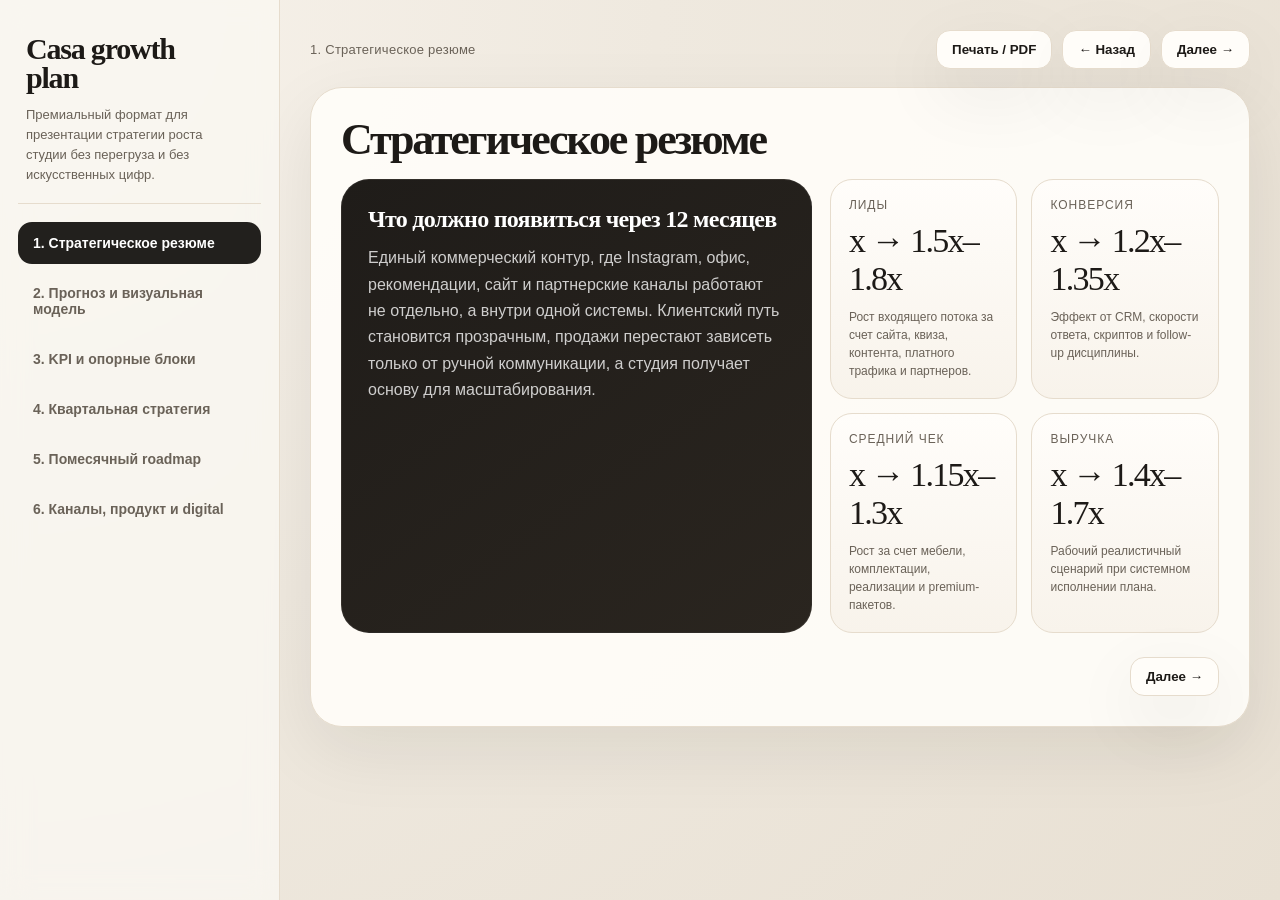
==== premium.html @ 6794ca30 "Add files via upload" ====
<!DOCTYPE html>
<html lang="ru">
<head>
  <meta charset="UTF-8" />
  <meta name="viewport" content="width=device-width, initial-scale=1.0" />
  <title>Casa Style Growth Plan</title>
  <style>
    :root{
      --bg:#ece6dc;
      --paper:#faf7f1;
      --panel:#fffdf9;
      --line:#e6dccd;
      --text:#1d1a17;
      --muted:#6a6258;
      --accent:#b3916c;
      --accent-soft:#eee3d4;
      --dark:#22201d;
      --shadow:0 24px 70px rgba(28,22,16,.08);
      --radius:26px;
    }
    *{box-sizing:border-box}
    html,body{margin:0;padding:0}
    body{
      font-family: "Aptos","Segoe UI",Arial,sans-serif;
      background:
        radial-gradient(circle at top left,#f8f3ec 0%,#efe9df 42%,#e8e0d3 100%);
      color:var(--text);
    }
    h1,h2,h3,h4{
      font-family: Georgia, "Times New Roman", serif;
      font-weight:700;
    }
    .app{
      display:grid;
      grid-template-columns:280px 1fr;
      min-height:100vh;
    }
    .sidebar{
      position:sticky;
      top:0;
      height:100vh;
      overflow:auto;
      padding:26px 18px;
      background:rgba(250,247,241,.84);
      backdrop-filter:blur(14px);
      border-right:1px solid var(--line);
    }
    .brand{
      padding:8px 8px 18px;
      border-bottom:1px solid var(--line);
      margin-bottom:18px;
    }
    .brand h1{
      margin:0;
      font-size:30px;
      line-height:.98;
      letter-spacing:-.04em;
    }
    .brand p{
      margin:12px 0 0;
      font-size:13px;
      line-height:1.55;
      color:var(--muted);
      max-width:210px;
    }
    .nav{display:flex;flex-direction:column;gap:8px}
    .nav button{
      appearance:none;
      border:1px solid transparent;
      background:transparent;
      color:var(--muted);
      text-align:left;
      padding:12px 14px;
      border-radius:14px;
      cursor:pointer;
      font-size:14px;
      font-weight:600;
      transition:.2s ease;
    }
    .nav button:hover{
      border-color:var(--line);
      background:#f7f1e8;
      color:var(--text);
    }
    .nav button.active{
      background:var(--dark);
      color:#fff;
    }
    .main{
      padding:30px;
    }
    .toolbar{
      display:flex;
      justify-content:space-between;
      align-items:center;
      gap:16px;
      flex-wrap:wrap;
      margin-bottom:18px;
    }
    .crumb{
      color:var(--muted);
      font-size:13px;
      letter-spacing:.02em;
    }
    .actions{
      display:flex;
      gap:10px;
      flex-wrap:wrap;
    }
    .btn{
      appearance:none;
      border:1px solid var(--line);
      background:var(--panel);
      color:var(--text);
      padding:11px 15px;
      border-radius:14px;
      cursor:pointer;
      font-weight:600;
      box-shadow:var(--shadow);
    }
    .page{
      display:none;
      background:rgba(255,253,249,.92);
      border:1px solid var(--line);
      border-radius:32px;
      padding:30px;
      box-shadow:var(--shadow);
    }
    .page.active{display:block}
    h2{
      margin:0 0 10px;
      font-size:44px;
      line-height:.98;
      letter-spacing:-.05em;
    }
    h3{
      margin:26px 0 12px;
      font-size:24px;
      letter-spacing:-.03em;
    }
    h4{
      margin:0 0 8px;
      font-size:18px;
      letter-spacing:-.02em;
    }
    p{
      margin:0 0 12px;
      line-height:1.65;
    }
    .lead{
      color:var(--muted);
      max-width:920px;
      font-size:15px;
    }
    .hero{
      display:grid;
      grid-template-columns:1.15fr .95fr;
      gap:18px;
      margin-top:18px;
    }
    .hero-main{
      background:linear-gradient(145deg,#1f1c19,#2a251f);
      color:#fff;
      border-radius:28px;
      padding:26px;
      border:1px solid rgba(255,255,255,.06);
    }
    .hero-main p{color:rgba(255,255,255,.78)}
    .hero-side{
      display:grid;
      grid-template-columns:repeat(2,1fr);
      gap:14px;
    }
    .stat{
      background:linear-gradient(180deg,#fffdfa 0%,#f8f3eb 100%);
      border:1px solid var(--line);
      border-radius:22px;
      padding:18px;
    }
    .stat .label{
      color:var(--muted);
      font-size:12px;
      text-transform:uppercase;
      letter-spacing:.08em;
    }
    .stat .value{
      margin-top:10px;
      font-size:34px;
      font-family:Georgia, "Times New Roman", serif;
      letter-spacing:-.05em;
    }
    .stat .note{
      margin-top:10px;
      font-size:12px;
      color:var(--muted);
      line-height:1.5;
    }
    .grid-2,.grid-3,.grid-4{
      display:grid;
      gap:16px;
    }
    .grid-2{grid-template-columns:repeat(2,1fr)}
    .grid-3{grid-template-columns:repeat(3,1fr)}
    .grid-4{grid-template-columns:repeat(4,1fr)}
    .card{
      background:linear-gradient(180deg,#fffdf9,#faf6ef);
      border:1px solid var(--line);
      border-radius:24px;
      padding:20px;
    }
    .mini{
      font-size:13px;
      color:var(--muted);
      line-height:1.6;
    }
    .pill{
      display:inline-block;
      padding:6px 10px;
      border-radius:999px;
      background:var(--accent-soft);
      color:var(--text);
      font-size:11px;
      font-weight:700;
      letter-spacing:.04em;
      text-transform:uppercase;
    }
    .table-wrap{
      overflow:auto;
      border:1px solid var(--line);
      border-radius:22px;
      background:#fff;
    }
    table{
      width:100%;
      border-collapse:collapse;
    }
    th,td{
      padding:15px 14px;
      text-align:left;
      vertical-align:top;
      border-bottom:1px solid var(--line);
      font-size:13px;
      line-height:1.55;
    }
    th{
      background:#faf5ed;
      font-size:12px;
      text-transform:uppercase;
      letter-spacing:.05em;
    }
    tr:last-child td{border-bottom:none}
    .timeline{
      display:grid;
      grid-template-columns:repeat(4,1fr);
      gap:14px;
    }
    .quarter{
      background:linear-gradient(180deg,#fffdf9,#faf6ef);
      border:1px solid var(--line);
      border-radius:24px;
      padding:20px;
    }
    .quarter .q{
      font-size:12px;
      color:var(--muted);
      text-transform:uppercase;
      letter-spacing:.08em;
      margin-bottom:10px;
      font-weight:700;
    }
    .month{
      background:linear-gradient(180deg,#fffdf9,#faf7f1);
      border:1px solid var(--line);
      border-radius:24px;
      padding:18px;
      margin-bottom:14px;
    }
    .month-head{
      display:flex;
      justify-content:space-between;
      gap:12px;
      align-items:flex-start;
      flex-wrap:wrap;
      margin-bottom:12px;
    }
    .week-list{
      display:grid;
      grid-template-columns:repeat(2,1fr);
      gap:12px;
    }
    .week{
      border:1px solid var(--line);
      border-radius:18px;
      background:#fbf8f2;
      padding:14px;
      line-height:1.58;
      font-size:14px;
    }
    .week strong{
      display:block;
      margin-bottom:8px;
      font-family:Georgia, "Times New Roman", serif;
      font-size:17px;
    }
    .compare-grid{
      display:grid;
      grid-template-columns:1fr 1fr;
      gap:16px;
      margin-top:18px;
    }
    .compare-box{
      border:1px solid var(--line);
      border-radius:24px;
      padding:20px;
      background:linear-gradient(180deg,#fffdf9,#faf6ef);
    }
    .x-metric{
      display:flex;
      justify-content:space-between;
      align-items:flex-end;
      gap:10px;
      padding:12px 0;
      border-bottom:1px solid var(--line);
    }
    .x-metric:last-child{border-bottom:none}
    .x-metric .name{
      font-size:13px;
      color:var(--muted);
    }
    .x-metric .formula{
      font-family:Georgia, "Times New Roman", serif;
      font-size:22px;
      letter-spacing:-.03em;
    }
    .chart-card{
      margin-top:18px;
      background:linear-gradient(180deg,#fffdf9,#faf6ef);
      border:1px solid var(--line);
      border-radius:26px;
      padding:22px;
    }
    .bars{
      display:flex;
      gap:14px;
      align-items:flex-end;
      height:260px;
      padding-top:12px;
    }
    .group{
      flex:1;
      display:flex;
      flex-direction:column;
      align-items:center;
      gap:10px;
      min-width:0;
    }
    .pair{
      width:100%;
      height:200px;
      display:flex;
      align-items:flex-end;
      justify-content:center;
      gap:10px;
    }
    .bar{
      width:42%;
      border-radius:16px 16px 0 0;
      min-height:12px;
      position:relative;
    }
    .bar.base{
      background:#e5dbcc;
      border:1px solid #d9ccb8;
    }
    .bar.future{
      background:linear-gradient(180deg,#d1b28f,#b3916c);
    }
    .bar span{
      position:absolute;
      top:-28px;
      left:50%;
      transform:translateX(-50%);
      font-size:12px;
      font-weight:700;
      white-space:nowrap;
    }
    .bar-label{
      font-size:12px;
      color:var(--muted);
      text-align:center;
      line-height:1.45;
    }
    .legend{
      display:flex;
      gap:18px;
      font-size:12px;
      color:var(--muted);
      margin-top:10px;
    }
    .legend .item::before{
      content:"";
      display:inline-block;
      width:10px;
      height:10px;
      border-radius:3px;
      margin-right:8px;
      vertical-align:middle;
    }
    .legend .base::before{
      background:#e5dbcc;
      border:1px solid #d9ccb8;
    }
    .legend .future::before{
      background:#b3916c;
    }
    .footer-nav{
      display:flex;
      justify-content:space-between;
      gap:12px;
      margin-top:24px;
    }
    .small{
      font-size:12px;
      color:var(--muted);
    }
    @media (max-width:1150px){
      .app{grid-template-columns:1fr}
      .sidebar{
        position:relative;
        height:auto;
        border-right:none;
        border-bottom:1px solid var(--line);
      }
      .main{padding:18px}
      .page{padding:20px}
      .hero,.grid-2,.grid-3,.grid-4,.timeline,.week-list,.compare-grid{
        grid-template-columns:1fr;
      }
      h2{font-size:34px}
    }
    @media print{
      .sidebar,.toolbar,.footer-nav{display:none !important}
      .app{display:block}
      body{background:#fff}
      .main{padding:0}
      .page{
        display:block !important;
        border:none;
        box-shadow:none;
        padding:0;
        margin:0 0 24px;
        background:#fff;
      }
    }
  </style>
</head>
<body>
  <div class="app">
    <aside class="sidebar">
      <div class="brand">
        <h1>Casa growth<br>plan</h1>
        <p>Премиальный формат для презентации стратегии роста студии без перегруза и без искусственных цифр.</p>
      </div>
      <div class="nav" id="nav"></div>
    </aside>

    <main class="main">
      <div class="toolbar">
        <div class="crumb" id="crumb">Раздел 1</div>
        <div class="actions">
          <button class="btn" onclick="window.print()">Печать / PDF</button>
          <button class="btn" id="prevTop">← Назад</button>
          <button class="btn" id="nextTop">Далее →</button>
        </div>
      </div>

      <section class="page active" data-title="1. Стратегическое резюме">
        <h2>Стратегическое резюме</h2>
        

        <div class="hero">
          <div class="hero-main">
            <h3 style="margin-top:0;color:#fff">Что должно появиться через 12 месяцев</h3>
            <p>Единый коммерческий контур, где Instagram, офис, рекомендации, сайт и партнерские каналы работают не отдельно, а внутри одной системы. Клиентский путь становится прозрачным, продажи перестают зависеть только от ручной коммуникации, а студия получает основу для масштабирования.</p>
          </div>
          <div class="hero-side">
            <div class="stat">
              <div class="label">Лиды</div>
              <div class="value">x → 1.5x–1.8x</div>
              <div class="note">Рост входящего потока за счет сайта, квиза, контента, платного трафика и партнеров.</div>
            </div>
            <div class="stat">
              <div class="label">Конверсия</div>
              <div class="value">x → 1.2x–1.35x</div>
              <div class="note">Эффект от CRM, скорости ответа, скриптов и follow-up дисциплины.</div>
            </div>
            <div class="stat">
              <div class="label">Средний чек</div>
              <div class="value">x → 1.15x–1.3x</div>
              <div class="note">Рост за счет мебели, комплектации, реализации и premium-пакетов.</div>
            </div>
            <div class="stat">
              <div class="label">Выручка</div>
              <div class="value">x → 1.4x–1.7x</div>
              <div class="note">Рабочий реалистичный сценарий при системном исполнении плана.</div>
            </div>
          </div>
        </div>

        <div class="footer-nav">
          <span class="small"></span>
          <button class="btn nextBtn">Далее →</button>
        </div>
      </section>

      <section class="page" data-title="2. Прогноз и визуальная модель">
        <h2>Прогноз и визуальная модель</h2>
        

        <div class="compare-grid">
          <div class="compare-box">
            <h3 style="margin-top:0">Рабочий сценарий</h3>
            <div class="x-metric">
              <div class="name">Лиды</div>
              <div class="formula">x × 1.5–1.8</div>
            </div>
            <div class="x-metric">
              <div class="name">Конверсия в договор</div>
              <div class="formula">x × 1.2–1.35</div>
            </div>
            <div class="x-metric">
              <div class="name">Средний чек</div>
              <div class="formula">x × 1.15–1.3</div>
            </div>
            <div class="x-metric">
              <div class="name">Итоговая выручка</div>
              <div class="formula">x × 1.4–1.7</div>
            </div>
          </div>

          <div class="compare-box">
            <h3 style="margin-top:0">Источники эффекта</h3>
            <div class="x-metric">
              <div class="name">Новый входящий поток</div>
              <div class="formula">site + quiz + paid + partners</div>
            </div>
            <div class="x-metric">
              <div class="name">Выше конверсия</div>
              <div class="formula">CRM + SLA + scripts + follow-up</div>
            </div>
            <div class="x-metric">
              <div class="name">Больше чек</div>
              <div class="formula">furniture + turnkey + premium</div>
            </div>
            <div class="x-metric">
              <div class="name">Новый premium-слой</div>
              <div class="formula">smart home pilot</div>
            </div>
          </div>
        </div>

        <div class="chart-card">
          <h3 style="margin-top:0">Сравнение модели роста</h3>
          <div class="bars" id="bars"></div>
          <div class="legend">
            <span class="item base">Текущая база</span>
            <span class="item future">Целевой уровень</span>
          </div>
        </div>

        <div class="footer-nav">
          <button class="btn prevBtn">← Назад</button>
          <button class="btn nextBtn">Далее →</button>
        </div>
      </section>

      <section class="page" data-title="3. KPI и опорные блоки">
        <h2>KPI и опорные блоки</h2>
        <p class="lead">Управление строится на трех блоках: поток, конверсия, экономика сделки. Контроль идет по неделе, месяцу и кварталу.</p>

        <div class="table-wrap">
          <table>
            <thead>
              <tr>
                <th>Блок</th>
                <th>Ключевые метрики</th>
                <th>Зачем это нужно</th>
                <th>Частота контроля</th>
              </tr>
            </thead>
            <tbody>
              <tr>
                <td>Поток</td>
                <td>Количество лидов, источники, доля каналов, стоимость входящего обращения</td>
                <td>Понимать, где появляется рост и какие каналы масштабировать</td>
                <td>Неделя / месяц</td>
              </tr>
              <tr>
                <td>Конверсия</td>
                <td>Скорость ответа, лид → консультация, консультация → КП, КП → договор</td>
                <td>Убирать потери на каждом этапе сделки</td>
                <td>Ежедневно / неделя</td>
              </tr>
              <tr>
                <td>Чек</td>
                <td>Средний чек, доля upsell, мебель, комплектация, реализация, premium-пакеты</td>
                <td>Растить выручку без зависимости только от количества лидов</td>
                <td>Месяц / квартал</td>
              </tr>
            </tbody>
          </table>
        </div>

        <div class="grid-3" style="margin-top:18px">
          <div class="card">
            <h4>Поток</h4>
            <p class="mini">Instagram, сайт, квиз, рекомендации, партнеры и рекламные тесты должны работать как единая система.</p>
          </div>
          <div class="card">
            <h4>Конверсия</h4>
            <p class="mini">Нужны строгая CRM-дисциплина, понятная воронка, скорость реакции и повторные касания.</p>
          </div>
          <div class="card">
            <h4>Чек</h4>
            <p class="mini">Растет за счет пакетной продажи, мебели, комплектации, реализации и premium-решений.</p>
          </div>
        </div>

        <div class="footer-nav">
          <button class="btn prevBtn">← Назад</button>
          <button class="btn nextBtn">Далее →</button>
        </div>
      </section>

      <section class="page" data-title="4. Квартальная стратегия">
        <h2>Квартальная стратегия</h2>
        <p class="lead">Последовательность важнее скорости. Сначала фундамент, затем рост потока, затем рост экономики сделки, затем закрепление и premium-экспансия.</p>

        <div class="timeline">
          <div class="quarter">
            <div class="q">Q1</div>
            <h4>Фундамент</h4>
            <p class="mini">Аудит, CRM, воронка, базовая аналитика, упаковка услуг.</p>
          </div>
          <div class="quarter">
            <div class="q">Q2</div>
            <h4>Поток</h4>
            <p class="mini">Сайт, квиз, кейсы, трафик, улучшение первичной обработки.</p>
          </div>
          <div class="quarter">
            <div class="q">Q3</div>
            <h4>Чек</h4>
            <p class="mini">Пакеты, мебель, комплектация, партнерская сеть, конструктор MVP.</p>
          </div>
          <div class="quarter">
            <div class="q">Q4</div>
            <h4>Закрепление</h4>
            <p class="mini">SOP, автоматизация, smart home pilot, итоговый аудит.</p>
          </div>
        </div>

        <div class="table-wrap" style="margin-top:18px">
          <table>
            <thead>
              <tr>
                <th>Квартал</th>
                <th>Фокус</th>
                <th>Что должно быть на выходе</th>
              </tr>
            </thead>
            <tbody>
              <tr>
                <td>Q1</td>
                <td>Управляемость</td>
                <td>Все лиды учитываются, этапы сделки прозрачны, есть базовая отчетность.</td>
              </tr>
              <tr>
                <td>Q2</td>
                <td>Новый спрос</td>
                <td>Запущены цифровые точки входа и понятна сравнительная эффективность каналов.</td>
              </tr>
              <tr>
                <td>Q3</td>
                <td>Экономика сделки</td>
                <td>Растет средний чек и доля комплексных продаж внутри текущего потока.</td>
              </tr>
              <tr>
                <td>Q4</td>
                <td>Масштаб</td>
                <td>Система менее зависима от ручного управления и готова к следующему циклу роста.</td>
              </tr>
            </tbody>
          </table>
        </div>

        <div class="footer-nav">
          <button class="btn prevBtn">← Назад</button>
          <button class="btn nextBtn">Далее →</button>
        </div>
      </section>

      <section class="page" data-title="5. Помесячный roadmap">
        <h2>Помесячный roadmap</h2>
        

        <div class="month">
          <div class="month-head">
            <h3 style="margin:0">Месяц 1. Аудит</h3>
            <span class="pill">Диагностика</span>
          </div>
          <div class="week-list">
            <div class="week"><strong>Неделя 1</strong>Карта клиентского пути и источников лидов.</div>
            <div class="week"><strong>Неделя 2</strong>Аудит Instagram, офиса, сайта и коммерческих материалов.</div>
            <div class="week"><strong>Неделя 3</strong>Сбор данных по заявкам, встречам, договорам и отказам.</div>
            <div class="week"><strong>Неделя 4</strong>Список точек потерь и быстрых исправлений.</div>
          </div>
        </div>

        <div class="month">
          <div class="month-head">
            <h3 style="margin:0">Месяц 2. CRM</h3>
            <span class="pill">Коммерческий контур</span>
          </div>
          <div class="week-list">
            <div class="week"><strong>Неделя 1</strong>Поля CRM и единая карточка лида.</div>
            <div class="week"><strong>Неделя 2</strong>Воронка сделки и обязательные статусы.</div>
            <div class="week"><strong>Неделя 3</strong>Скрипты первого касания и follow-up.</div>
            <div class="week"><strong>Неделя 4</strong>Первый отчет и запуск дисциплины.</div>
          </div>
        </div>

        <div class="month">
          <div class="month-head">
            <h3 style="margin:0">Месяц 3. Упаковка</h3>
            <span class="pill">Оффер и сайт</span>
          </div>
          <div class="week-list">
            <div class="week"><strong>Неделя 1</strong>Продуктовая матрица.</div>
            <div class="week"><strong>Неделя 2</strong>Офферы по сегментам и пакетам.</div>
            <div class="week"><strong>Неделя 3</strong>Структура сайта и digital-пути клиента.</div>
            <div class="week"><strong>Неделя 4</strong>ТЗ на сайт, квиз и аналитику.</div>
          </div>
        </div>

        <div class="month">
          <div class="month-head">
            <h3 style="margin:0">Месяц 4. Контент</h3>
            <span class="pill">Кейсы</span>
          </div>
          <div class="week-list">
            <div class="week"><strong>Неделя 1</strong>Упаковка лучших кейсов.</div>
            <div class="week"><strong>Неделя 2</strong>Контентные рубрики и визуальный сценарий.</div>
            <div class="week"><strong>Неделя 3</strong>Лид-магниты и экспертные материалы.</div>
            <div class="week"><strong>Неделя 4</strong>Контент-воронка с переходом в заявку.</div>
          </div>
        </div>

        <div class="month">
          <div class="month-head">
            <h3 style="margin:0">Месяц 5. Трафик</h3>
            <span class="pill">Тестирование каналов</span>
          </div>
          <div class="week-list">
            <div class="week"><strong>Неделя 1</strong>Лид-формы, трафик на сайт и квиз.</div>
            <div class="week"><strong>Неделя 2</strong>Тест офферов по сегментам.</div>
            <div class="week"><strong>Неделя 3</strong>A/B тест креативов и страниц.</div>
            <div class="week"><strong>Неделя 4</strong>Перераспределение бюджета в сильные связки.</div>
          </div>
        </div>

        <div class="month">
          <div class="month-head">
            <h3 style="margin:0">Месяц 6. Конверсия</h3>
            <span class="pill">Sales discipline</span>
          </div>
          <div class="week-list">
            <div class="week"><strong>Неделя 1</strong>Разбор переписок, звонков и встреч.</div>
            <div class="week"><strong>Неделя 2</strong>Daily и weekly отчетность.</div>
            <div class="week"><strong>Неделя 3</strong>Обучение ценностной продаже.</div>
            <div class="week"><strong>Неделя 4</strong>Запуск регулярного review.</div>
          </div>
        </div>

        <div class="month">
          <div class="month-head">
            <h3 style="margin:0">Месяц 7. Средний чек</h3>
            <span class="pill">Package logic</span>
          </div>
          <div class="week-list">
            <div class="week"><strong>Неделя 1</strong>Пакеты Light, Business, Premium.</div>
            <div class="week"><strong>Неделя 2</strong>Встройка мебели и комплектации.</div>
            <div class="week"><strong>Неделя 3</strong>Комплексные предложения.</div>
            <div class="week"><strong>Неделя 4</strong>Обновление коммерческих материалов.</div>
          </div>
        </div>

        <div class="month">
          <div class="month-head">
            <h3 style="margin:0">Месяц 8. Партнеры</h3>
            <span class="pill">Referral system</span>
          </div>
          <div class="week-list">
            <div class="week"><strong>Неделя 1</strong>Карта партнеров и приоритетов.</div>
            <div class="week"><strong>Неделя 2</strong>Партнерское предложение.</div>
            <div class="week"><strong>Неделя 3</strong>Запуск первых связок.</div>
            <div class="week"><strong>Неделя 4</strong>Оценка качества партнерских лидов.</div>
          </div>
        </div>

        <div class="month">
          <div class="month-head">
            <h3 style="margin:0">Месяц 9. Конструктор</h3>
            <span class="pill">MVP digital</span>
          </div>
          <div class="week-list">
            <div class="week"><strong>Неделя 1</strong>UX-сценарий и параметры выбора.</div>
            <div class="week"><strong>Неделя 2</strong>Логика рекомендаций и стили.</div>
            <div class="week"><strong>Неделя 3</strong>Интеграция с CRM.</div>
            <div class="week"><strong>Неделя 4</strong>Тестирование и доработка.</div>
          </div>
        </div>

        <div class="month">
          <div class="month-head">
            <h3 style="margin:0">Месяц 10. Smart home</h3>
            <span class="pill">Premium pilot</span>
          </div>
          <div class="week-list">
            <div class="week"><strong>Неделя 1</strong>Партнер-интегратор.</div>
            <div class="week"><strong>Неделя 2</strong>Упаковка smart-пакетов.</div>
            <div class="week"><strong>Неделя 3</strong>Встройка в оффер студии.</div>
            <div class="week"><strong>Неделя 4</strong>Первые пилотные проекты.</div>
          </div>
        </div>

        <div class="month">
          <div class="month-head">
            <h3 style="margin:0">Месяц 11. Автоматизация</h3>
            <span class="pill">SOP</span>
          </div>
          <div class="week-list">
            <div class="week"><strong>Неделя 1</strong>Уведомления, автоответы, задачи.</div>
            <div class="week"><strong>Неделя 2</strong>Шаблоны брифа, КП и договора.</div>
            <div class="week"><strong>Неделя 3</strong>SOP по сделке и передаче проекта.</div>
            <div class="week"><strong>Неделя 4</strong>База знаний и контроль исполнения.</div>
          </div>
        </div>

        <div class="month">
          <div class="month-head">
            <h3 style="margin:0">Месяц 12. Итог</h3>
            <span class="pill">Audit</span>
          </div>
          <div class="week-list">
            <div class="week"><strong>Неделя 1</strong>Сравнение годовых показателей.</div>
            <div class="week"><strong>Неделя 2</strong>Что усиливать, что убирать.</div>
            <div class="week"><strong>Неделя 3</strong>План следующего цикла роста.</div>
            <div class="week"><strong>Неделя 4</strong>Финальная презентация собственнику.</div>
          </div>
        </div>

        <div class="footer-nav">
          <button class="btn prevBtn">← Назад</button>
          <button class="btn nextBtn">Далее →</button>
        </div>
      </section>

      <section class="page" data-title="6. Каналы, продукт и digital">
        <h2>Каналы, продукт и digital</h2>
        <p class="lead">Вся система роста должна собираться вокруг трех вещей: каналы входа, логика продажи и новая digital-инфраструктура.</p>

        <div class="grid-3">
          <div class="card">
            <h4>Каналы</h4>
            <p class="mini">Instagram, рекомендации, офис, сайт, квиз, партнеры и тестируемый paid social. Ни один канал не должен существовать отдельно от CRM.</p>
          </div>
          <div class="card">
            <h4>Продукт</h4>
            <p class="mini">Пакеты услуг, мебель, комплектация, реализация и premium-уровень через smart home. Это база для роста среднего чека.</p>
          </div>
          <div class="card">
            <h4>Digital</h4>
            <p class="mini">Сайт, квиз, конструктор, аналитический дашборд, автоматизации и единая воронка.</p>
          </div>
        </div>

        <div class="table-wrap" style="margin-top:18px">
          <table>
            <thead>
              <tr>
                <th>Блок</th>
                <th>Что внедряется</th>
                <th>Ожидаемый эффект</th>
              </tr>
            </thead>
            <tbody>
              <tr>
                <td>Сайт + квиз</td>
                <td>Цифровая точка входа и первичная квалификация</td>
                <td>Более структурированный и теплый лид</td>
              </tr>
              <tr>
                <td>CRM + дашборд</td>
                <td>Сделка и аналитика внутри одной системы</td>
                <td>Прозрачный контроль и меньше потерь</td>
              </tr>
              <tr>
                <td>Конструктор</td>
                <td>MVP инструмента подбора стиля, бюджета и пакета</td>
                <td>Современный пользовательский опыт и рост конверсии</td>
              </tr>
              <tr>
                <td>Мебельный цех</td>
                <td>Встройка в основное коммерческое предложение</td>
                <td>Рост среднего чека и маржи</td>
              </tr>
              <tr>
                <td>Smart home</td>
                <td>Пилотный premium-слой через партнера</td>
                <td>Новый дорогой сегмент внутри текущего бизнеса</td>
              </tr>
            </tbody>
          </table>
        </div>

        <div class="footer-nav">
          <button class="btn prevBtn">← Назад</button>
          <span class="small">Конец документа</span>
        </div>
      </section>
    </main>
  </div>

  <script>
    const pages = Array.from(document.querySelectorAll('.page'));
    const nav = document.getElementById('nav');
    const crumb = document.getElementById('crumb');
    const prevTop = document.getElementById('prevTop');
    const nextTop = document.getElementById('nextTop');
    let current = 0;

    pages.forEach((page, idx) => {
      const btn = document.createElement('button');
      btn.textContent = page.dataset.title;
      btn.addEventListener('click', () => goTo(idx));
      nav.appendChild(btn);
    });

    function refresh(){
      pages.forEach((p,i)=>p.classList.toggle('active', i===current));
      Array.from(nav.children).forEach((b,i)=>b.classList.toggle('active', i===current));
      crumb.textContent = pages[current].dataset.title;
      prevTop.disabled = current===0;
      nextTop.disabled = current===pages.length-1;
      document.querySelectorAll('.prevBtn').forEach(btn => btn.onclick = ()=>goTo(Math.max(0,current-1)));
      document.querySelectorAll('.nextBtn').forEach(btn => btn.onclick = ()=>goTo(Math.min(pages.length-1,current+1)));
      window.scrollTo({top:0,behavior:'smooth'});
    }
    function goTo(index){ current=index; refresh(); }
    prevTop.addEventListener('click', ()=>goTo(Math.max(0,current-1)));
    nextTop.addEventListener('click', ()=>goTo(Math.min(pages.length-1,current+1)));

    const data = [
      {label:'Лиды', base:1.0, future:1.65, baseText:'x', futureText:'1.65x'},
      {label:'Конверсия', base:1.0, future:1.28, baseText:'x', futureText:'1.28x'},
      {label:'Средний чек', base:1.0, future:1.22, baseText:'x', futureText:'1.22x'},
      {label:'Выручка', base:1.0, future:1.55, baseText:'x', futureText:'1.55x'}
    ];
    const max = Math.max(...data.map(d=>d.future));
    const bars = document.getElementById('bars');
    bars.innerHTML = data.map(d => `
      <div class="group">
        <div class="pair">
          <div class="bar base" style="height:${(d.base/max)*100}%"><span>${d.baseText}</span></div>
          <div class="bar future" style="height:${(d.future/max)*100}%"><span>${d.futureText}</span></div>
        </div>
        <div class="bar-label">${d.label}</div>
      </div>
    `).join('');

    refresh();
  </script>
</body>
</html>
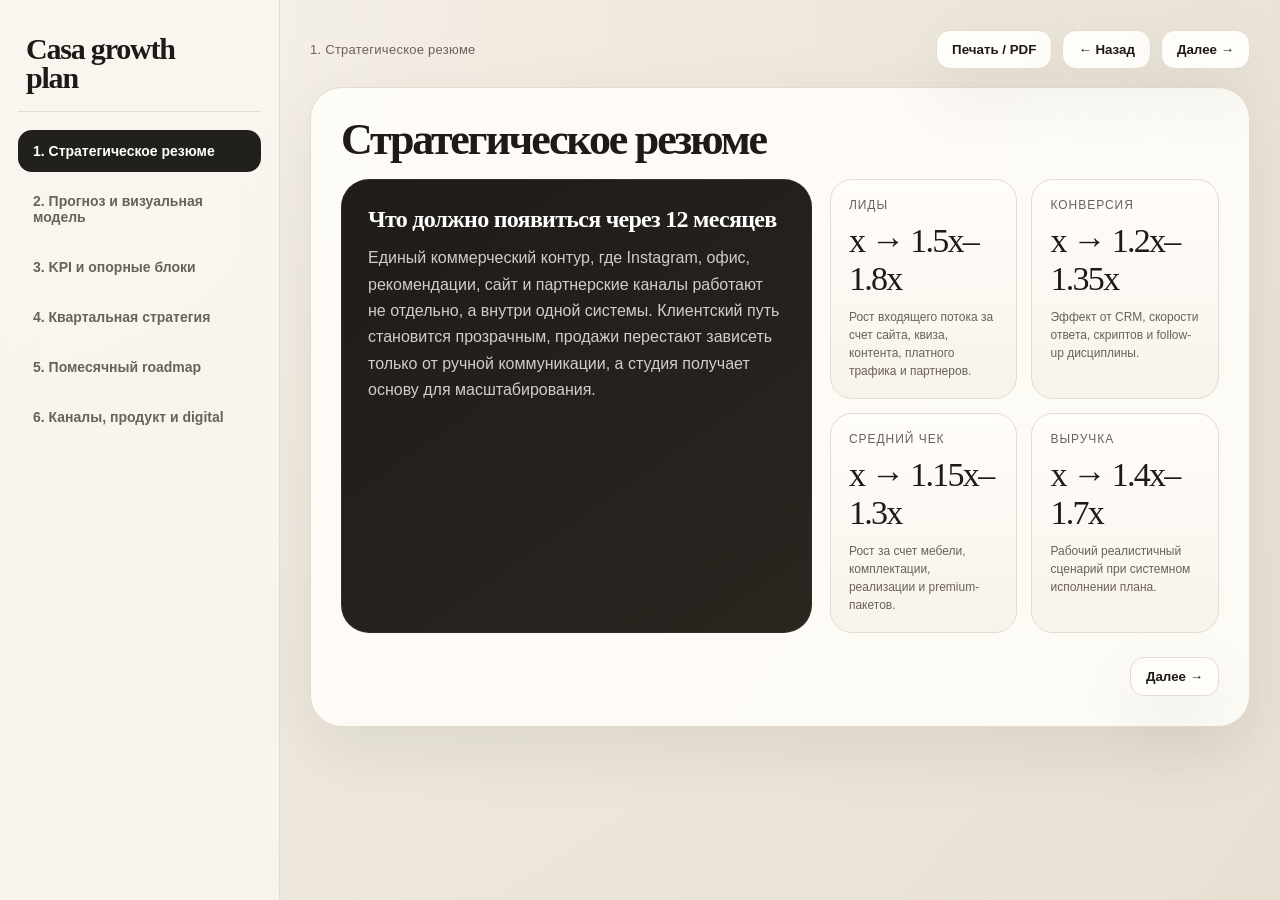
==== commit 37870ba0: "Update premium.html" ====
--- a/premium.html
+++ b/premium.html
@@ -459,7 +459,6 @@
     <aside class="sidebar">
       <div class="brand">
         <h1>Casa growth<br>plan</h1>
-        <p>Премиальный формат для презентации стратегии роста студии без перегруза и без искусственных цифр.</p>
       </div>
       <div class="nav" id="nav"></div>
     </aside>
